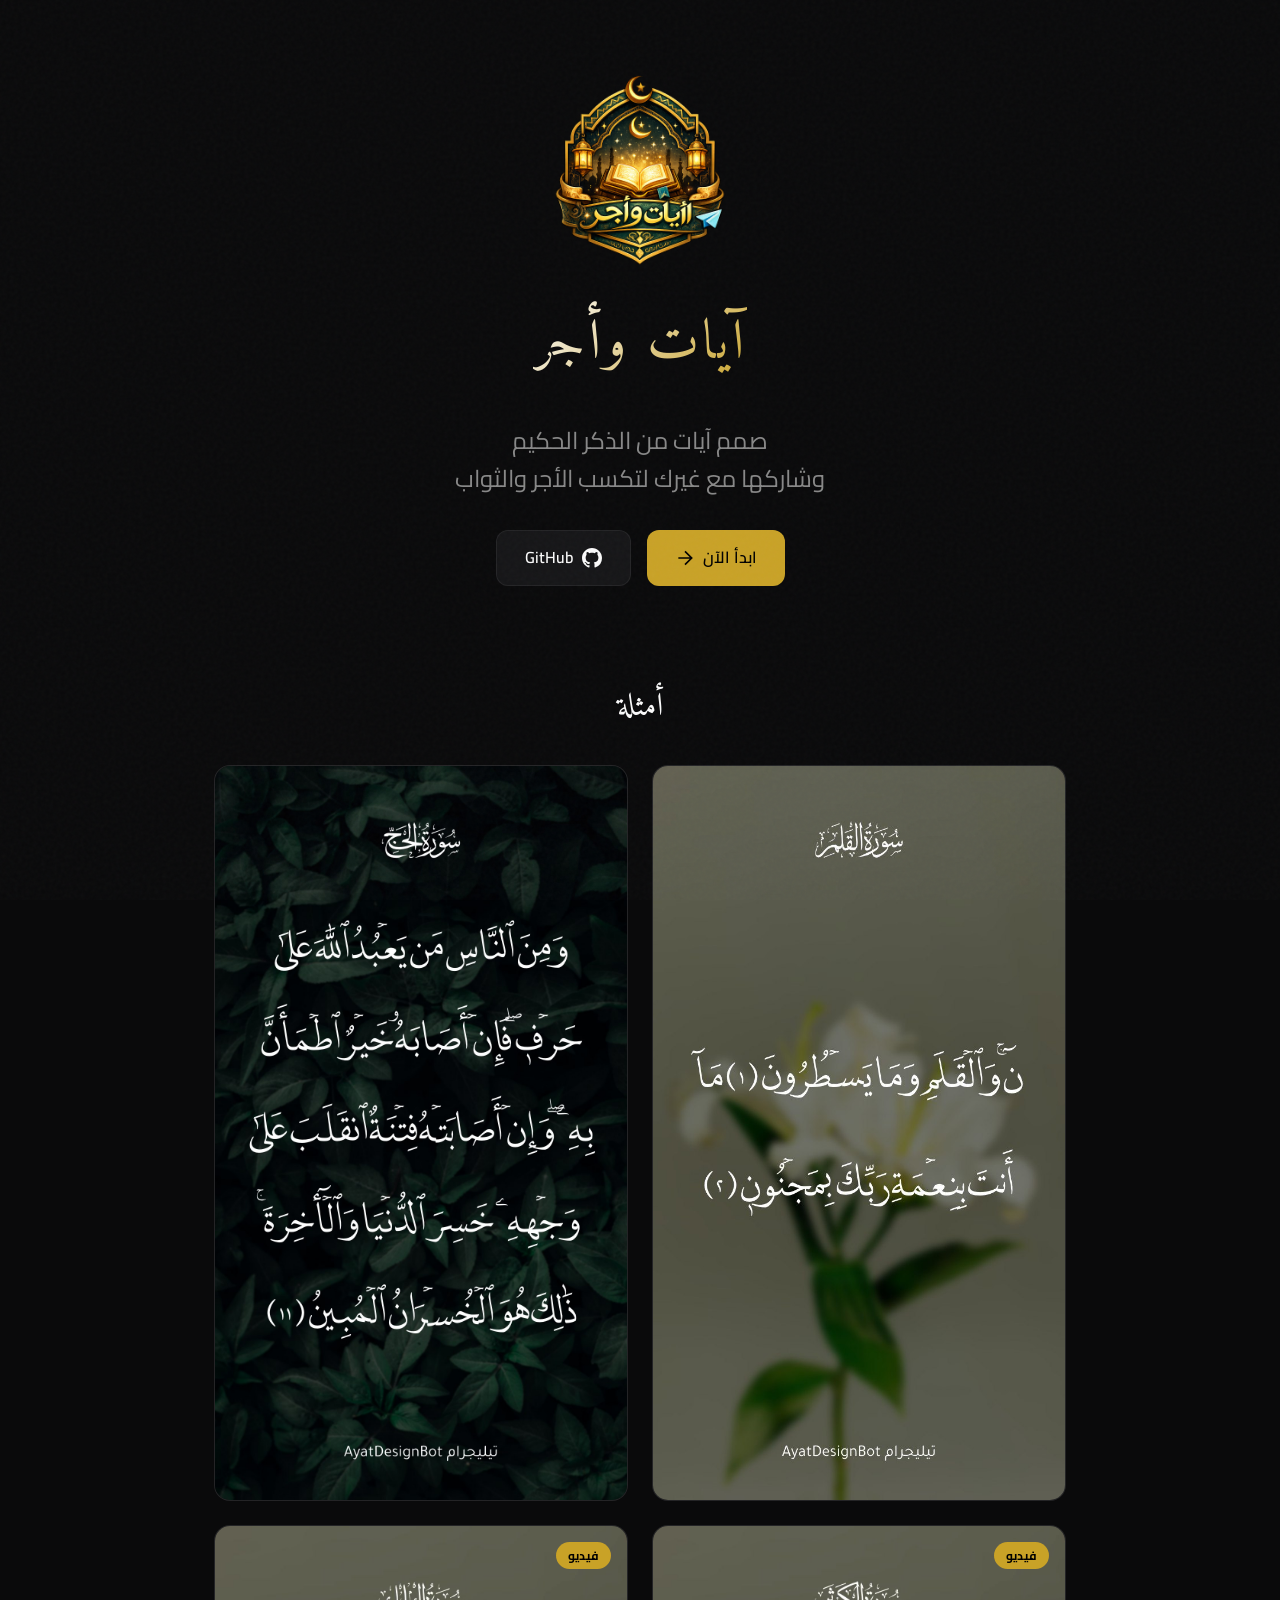
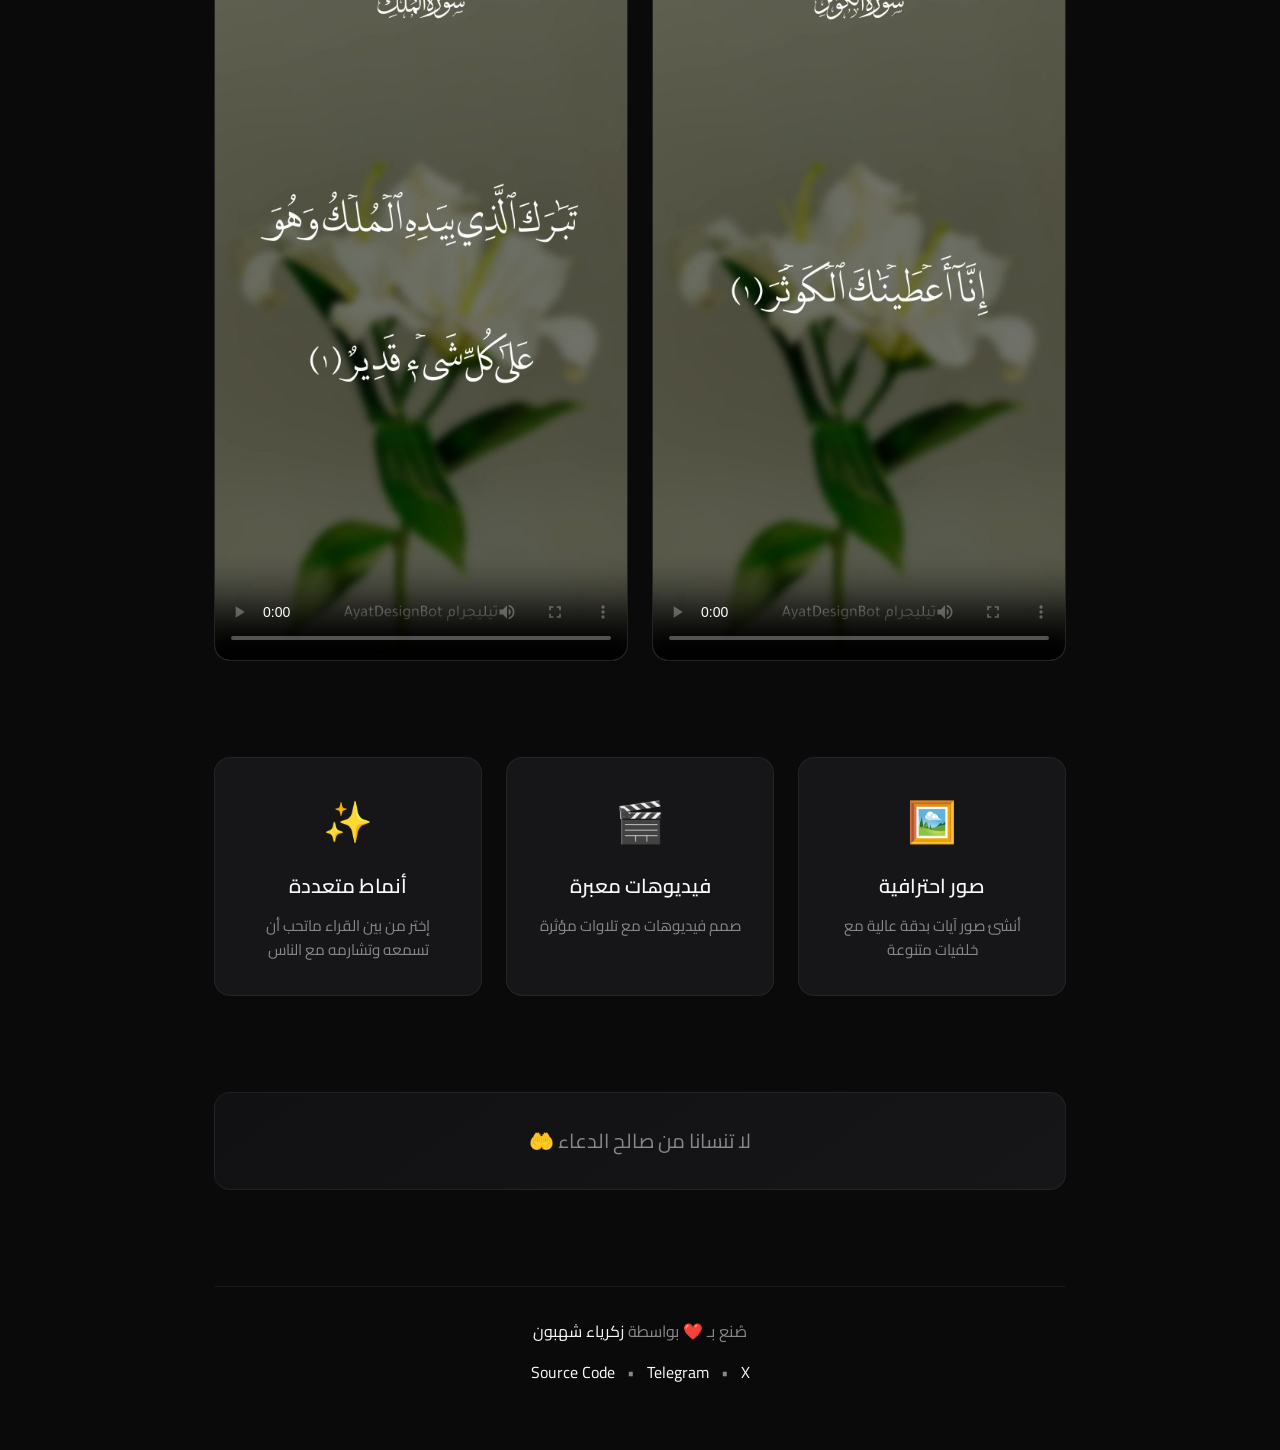
==== index.html @ 0735f187 "feat: static landing plus cute for first log" ====
<!DOCTYPE html>
<html lang="ar" dir="rtl">
<head>
	<meta charset="UTF-8"/>
	<meta name="viewport" content="width=device-width, initial-scale=1.0"/>
	<title>آيات وأجر - Ayat Design</title>
	<meta name="description" content="صمم آيات من الذكر الحكيم وشاركها مع غيرك لتكسب الأجر والثواب - تصميم صور وفيديوهات قرآنية احترافية"/>
	<meta name="keywords" content="آيات, قرآن, تصميم, صور قرآنية, فيديوهات قرآنية, تلاوات, Ayat Design, Quran Design"/>
	<meta name="author" content="زكرياء شهبون - zakaria chahboun"/>
	<meta name="robots" content="index, follow"/>
	<link rel="canonical" href="https://t.me/AyatDesignBot"/>
	<link rel="icon" type="image/png" href="/static/logo.png"/>
	
	<!-- Open Graph -->
	<meta property="og:title" content="آيات وأجر - Ayat Design"/>
	<meta property="og:description" content="صمم آيات من الذكر الحكيم وشاركها مع غيرك لتكسب الأجر والثواب"/>
	<meta property="og:type" content="website"/>
	<meta property="og:url" content="https://t.me/AyatDesignBot"/>
	<meta property="og:image" content="/static/logo.png"/>
	<meta property="og:image:width" content="512"/>
	<meta property="og:image:height" content="512"/>
	<meta property="og:locale" content="ar_AR"/>
	<meta property="og:site_name" content="آيات وأجر"/>
	
	<!-- Twitter Card -->
	<meta name="twitter:card" content="summary"/>
	<meta name="twitter:site" content="@zaki_chahboun"/>
	<meta name="twitter:creator" content="@zaki_chahboun"/>
	<meta name="twitter:title" content="آيات وأجر - Ayat Design"/>
	<meta name="twitter:description" content="صمم آيات من الذكر الحكيم وشاركها مع غيرك لتكسب الأجر والثواب"/>
	<meta name="twitter:image" content="/static/logo.png"/>
	
	<!-- Fonts -->
	<link rel="preconnect" href="https://fonts.googleapis.com"/>
	<link rel="preconnect" href="https://fonts.gstatic.com" crossorigin/>
	<link href="https://fonts.googleapis.com/css2?family=Amiri:wght@400;700&family=Cairo:wght@400;600;700&display=swap" rel="stylesheet"/>
	
	<!-- Styles -->
	<link rel="stylesheet" href="/static/style.css"/>
</head>
<body>
	<div class="noise"></div>
	<main>
		<header class="hero">
			<div class="logo">
				<img src="/static/logo.png" alt="آيات وأجر" class="logo-img"/>
				<h1>آيات وأجر</h1>
			</div>
			<p class="tagline">صمم آيات من الذكر الحكيم<br/>وشاركها مع غيرك لتكسب الأجر والثواب</p>
			<div class="cta">
				<a href="https://t.me/AyatDesignBot" class="btn primary" target="_blank">
					<span>ابدأ الآن</span>
					<svg width="20" height="20" viewBox="0 0 24 24" fill="none" stroke="currentColor" stroke-width="2">
						<path d="M4 12h16M12 4l8 8-8 8"/>
					</svg>
				</a>
				<a href="https://github.com/zakaria-chahboun/ayat-design" class="btn secondary" target="_blank">
					<svg width="20" height="20" viewBox="0 0 24 24" fill="currentColor">
						<path d="M12 0C5.37 0 0 5.37 0 12c0 5.31 3.435 9.795 8.205 11.385.6.105.825-.255.825-.57 0-.285-.015-1.23-.015-2.235-3.015.555-3.795-.735-4.035-1.41-.135-.345-.72-1.41-1.23-1.695-.42-.225-1.02-.78-.015-.795.945-.015 1.62.87 1.845 1.23 1.08 1.815 2.805 1.305 3.495.99.105-.78.42-1.305.765-1.605-2.67-.3-5.46-1.335-5.46-5.925 0-1.305.465-2.385 1.23-3.225-.12-.3-.54-1.53.12-3.18 0 0 1.005-.315 3.3 1.23.96-.27 1.98-.405 3-.405s2.04.135 3 .405c2.295-1.56 3.3-1.23 3.3-1.23.66 1.65.24 2.88.12 3.18.765.84 1.23 1.905 1.23 3.225 0 4.605-2.805 5.625-5.475 5.925.435.375.81 1.095.81 2.22 0 1.605-.015 2.895-.015 3.3 0 .315.225.69.825.57A12.02 12.02 0 0024 12c0-6.63-5.37-12-12-12z"/>
					</svg>
					<span>GitHub</span>
				</a>
			</div>
		</header>

		<section class="examples">
			<h2>أمثلة</h2>
			<div class="gallery">
				<div class="example">
					<img src="/examples/alqalam.jpg" alt="آية من سورة القلم"/>
				</div>
				<div class="example">
					<img src="/examples/alhaj.jpg" alt="آية من سورة الحج"/>
				</div>
				<div class="example video">
					<video controls poster="/examples/alkawtar_thumb.jpg">
						<source src="/examples/alkawtar.mp4" type="video/mp4"/>
					</video>
					<span class="badge">فيديو</span>
				</div>
				<div class="example video">
					<video controls poster="/examples/almulk_thumb.jpg">
						<source src="/examples/almulk.mp4" type="video/mp4"/>
					</video>
					<span class="badge">فيديو</span>
				</div>
			</div>
		</section>

		<section class="features">
			<div class="feature">
				<div class="feature-icon">🖼️</div>
				<h3>صور احترافية</h3>
				<p>أنشئ صور آيات بدقة عالية مع خلفيات متنوعة</p>
			</div>
			<div class="feature">
				<div class="feature-icon">🎬</div>
				<h3>فيديوهات معبرة</h3>
				<p>صمم فيديوهات مع تلاوات مؤثرة</p>
			</div>
			<div class="feature">
				<div class="feature-icon">✨</div>
				<h3>أنماط متعددة</h3>
				<p>إختر من بين القراء ماتحب أن تسمعه وتشارمه مع الناس</p>
			</div>
		</section>

		<section class="dua">
			<p>لا تنسانا من صالح الدعاء 🤲</p>
		</section>

		<footer class="footer">
			<p>
				صُنع بـ ❤️ بواسطة 
				<a href="https://github.com/zakaria-chahboun" target="_blank">زكرياء شهبون</a>
			</p>
			<div class="links">
				<a href="https://x.com/zaki_chahboun" target="_blank">X</a>
				<span>•</span>
				<a href="https://t.me/AyatDesignBot" target="_blank">Telegram</a>
				<span>•</span>
				<a href="https://github.com/zakaria-chahboun/ayat-design" target="_blank">Source Code</a>
			</div>
		</footer>
	</main>
</body>
</html>
---- static/style.css ----
* {
	margin: 0;
	padding: 0;
	box-sizing: border-box;
}

:root {
	--bg-primary: #0a0a0b;
	--bg-secondary: #111113;
	--bg-card: #161618;
	--text-primary: #fafafa;
	--text-secondary: #888;
	--accent: #c9a227;
	--accent-glow: rgba(201, 162, 39, 0.15);
	--border: rgba(255, 255, 255, 0.06);
}

body {
	font-family: 'Cairo', 'Segoe UI', sans-serif;
	background: var(--bg-primary);
	color: var(--text-primary);
	min-height: 100vh;
	overflow-x: hidden;
	line-height: 1.6;
}

.noise {
	position: fixed;
	inset: 0;
	background-image: url("data:image/svg+xml,%3Csvg viewBox='0 0 256 256' xmlns='http://www.w3.org/2000/svg'%3E%3Cfilter id='noise'%3E%3CfeTurbulence type='fractalNoise' baseFrequency='0.9' numOctaves='4' stitchTiles='stitch'/%3E%3C/filter%3E%3Crect width='100%25' height='100%25' filter='url(%23noise)'/%3E%3C/svg%3E");
	opacity: 0.03;
	pointer-events: none;
	z-index: 1000;
}

main {
	max-width: 900px;
	margin: 0 auto;
	padding: 4rem 1.5rem;
	display: flex;
	flex-direction: column;
	gap: 6rem;
}

.hero {
	text-align: center;
	display: flex;
	flex-direction: column;
	align-items: center;
	gap: 2rem;
}

.logo {
	display: flex;
	flex-direction: column;
	align-items: center;
	gap: 0.5rem;
}

.logo-img {
	width: 220px;
	height: 220px;
	object-fit: contain;
	margin-bottom: 0.5rem;
}

.logo h1 {
	font-family: 'Amiri', serif;
	font-size: 3.5rem;
	font-weight: 400;
	letter-spacing: 0.05em;
	background: linear-gradient(135deg, var(--text-primary), var(--accent));
	-webkit-background-clip: text;
	-webkit-text-fill-color: transparent;
	background-clip: text;
}

.tagline {
	font-size: 1.5rem;
	color: var(--text-secondary);
	font-weight: 400;
}

.cta {
	display: flex;
	gap: 1rem;
	flex-wrap: wrap;
	justify-content: center;
}

.btn {
	display: inline-flex;
	align-items: center;
	gap: 0.5rem;
	padding: 0.875rem 1.75rem;
	border-radius: 12px;
	font-size: 1rem;
	font-weight: 600;
	text-decoration: none;
	transition: all 0.2s ease;
}

.btn.primary {
	background: var(--accent);
	color: #000;
}

.btn.primary:hover {
	transform: translateY(-2px);
	box-shadow: 0 8px 30px var(--accent-glow);
}

.btn.secondary {
	background: var(--bg-card);
	color: var(--text-primary);
	border: 1px solid var(--border);
}

.btn.secondary:hover {
	border-color: var(--text-secondary);
	background: var(--bg-secondary);
}

.features {
	display: grid;
	grid-template-columns: repeat(auto-fit, minmax(250px, 1fr));
	gap: 1.5rem;
}

.feature {
	background: var(--bg-card);
	border: 1px solid var(--border);
	border-radius: 16px;
	padding: 2rem;
	text-align: center;
	transition: all 0.3s ease;
}

.feature:hover {
	border-color: rgba(201, 162, 39, 0.2);
	transform: translateY(-4px);
}

.feature-icon {
	font-size: 2.5rem;
	margin-bottom: 1rem;
}

.feature h3 {
	font-size: 1.25rem;
	margin-bottom: 0.75rem;
	font-weight: 600;
}

.feature p {
	color: var(--text-secondary);
	font-size: 0.95rem;
}

.examples {
	text-align: center;
}

.examples h2 {
	font-family: 'Amiri', serif;
	font-size: 2rem;
	font-weight: 400;
	margin-bottom: 2rem;
	color: var(--text-primary);
}

.gallery {
	display: grid;
	grid-template-columns: repeat(2, 1fr);
	gap: 1.5rem;
}

.example {
	position: relative;
	border-radius: 16px;
	overflow: hidden;
	background: var(--bg-card);
	border: 1px solid var(--border);
	aspect-ratio: 9/16;
}

.example img,
.example video {
	width: 100%;
	height: 100%;
	object-fit: cover;
}

.example.video .badge {
	position: absolute;
	top: 1rem;
	right: 1rem;
	background: var(--accent);
	color: #000;
	font-size: 0.75rem;
	font-weight: 700;
	padding: 0.25rem 0.75rem;
	border-radius: 20px;
}

.footer {
	text-align: center;
	padding-top: 2rem;
	border-top: 1px solid var(--border);
	display: flex;
	flex-direction: column;
	gap: 1rem;
}

.footer p {
	color: var(--text-secondary);
}

.footer a {
	color: var(--text-primary);
	text-decoration: none;
	transition: color 0.2s;
}

.footer a:hover {
	color: var(--accent);
}

.links {
	display: flex;
	gap: 0.75rem;
	justify-content: center;
	align-items: center;
}

.links span {
	color: var(--text-secondary);
}

.dua {
	text-align: center;
	padding: 2rem;
	background: linear-gradient(145deg, var(--bg-secondary), var(--bg-card));
	border: 1px solid var(--border);
	border-radius: 16px;
}

.dua p {
	font-size: 1.25rem;
	color: var(--text-secondary);
}

@media (max-width: 600px) {
	main {
		padding: 3rem 1rem;
		gap: 4rem;
	}

	.logo h1 {
		font-size: 3rem;
	}

	.tagline {
		font-size: 1.25rem;
	}

	.btn {
		padding: 0.75rem 1.25rem;
	}

	.gallery {
		grid-template-columns: 1fr;
	}

	.verse-text {
		font-size: 1.4rem;
	}
}
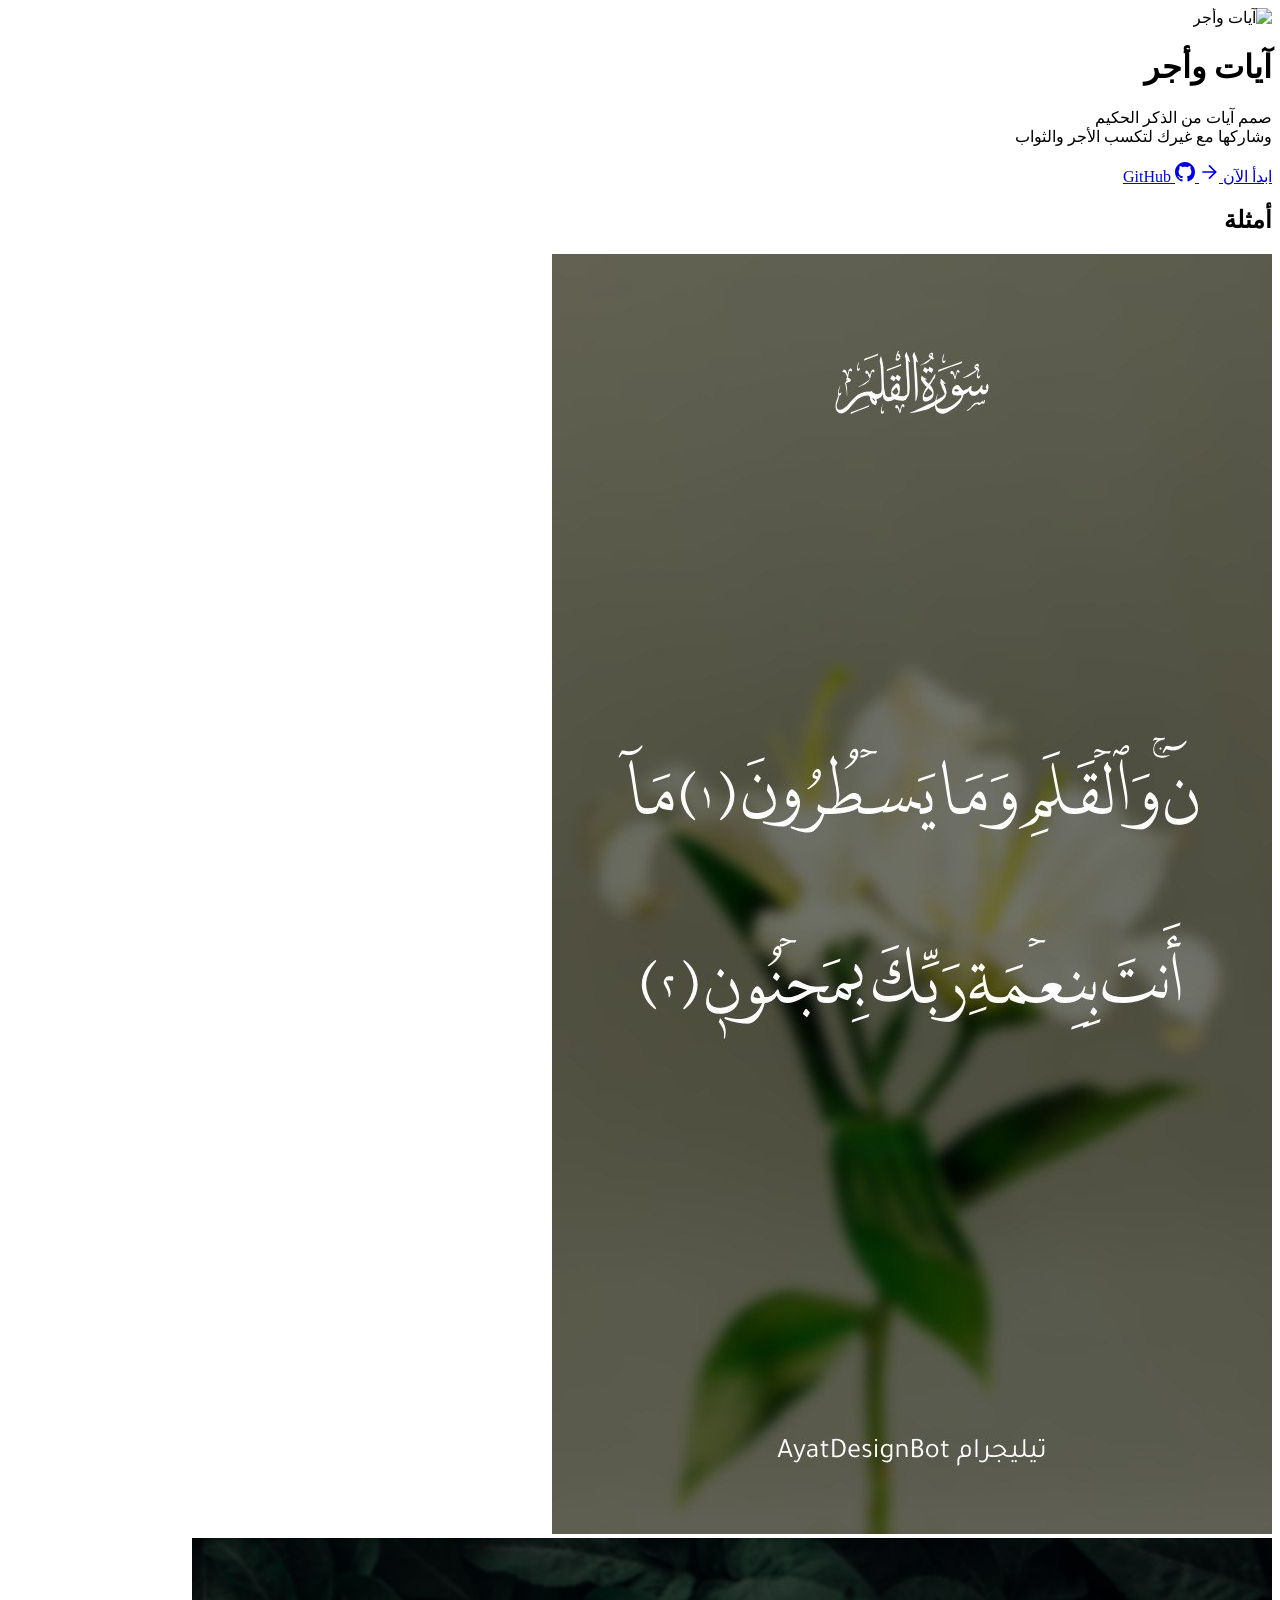
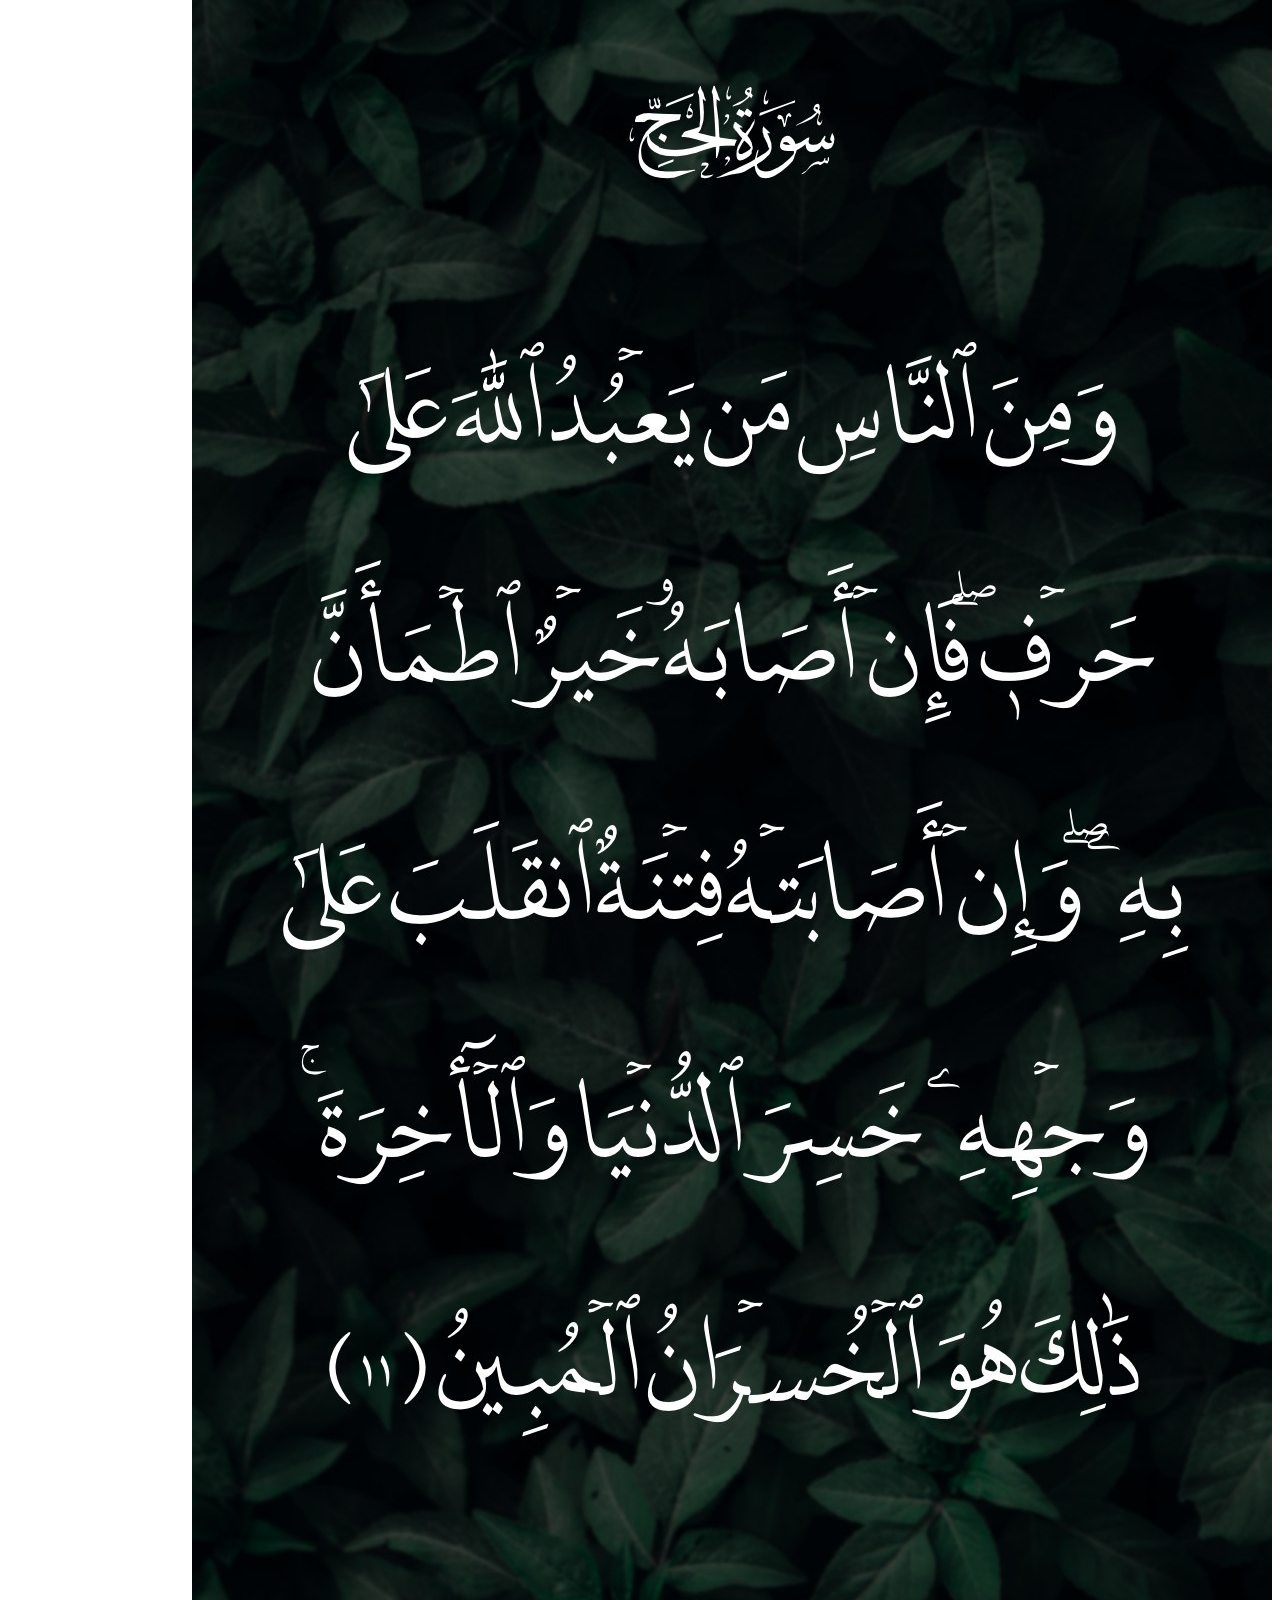
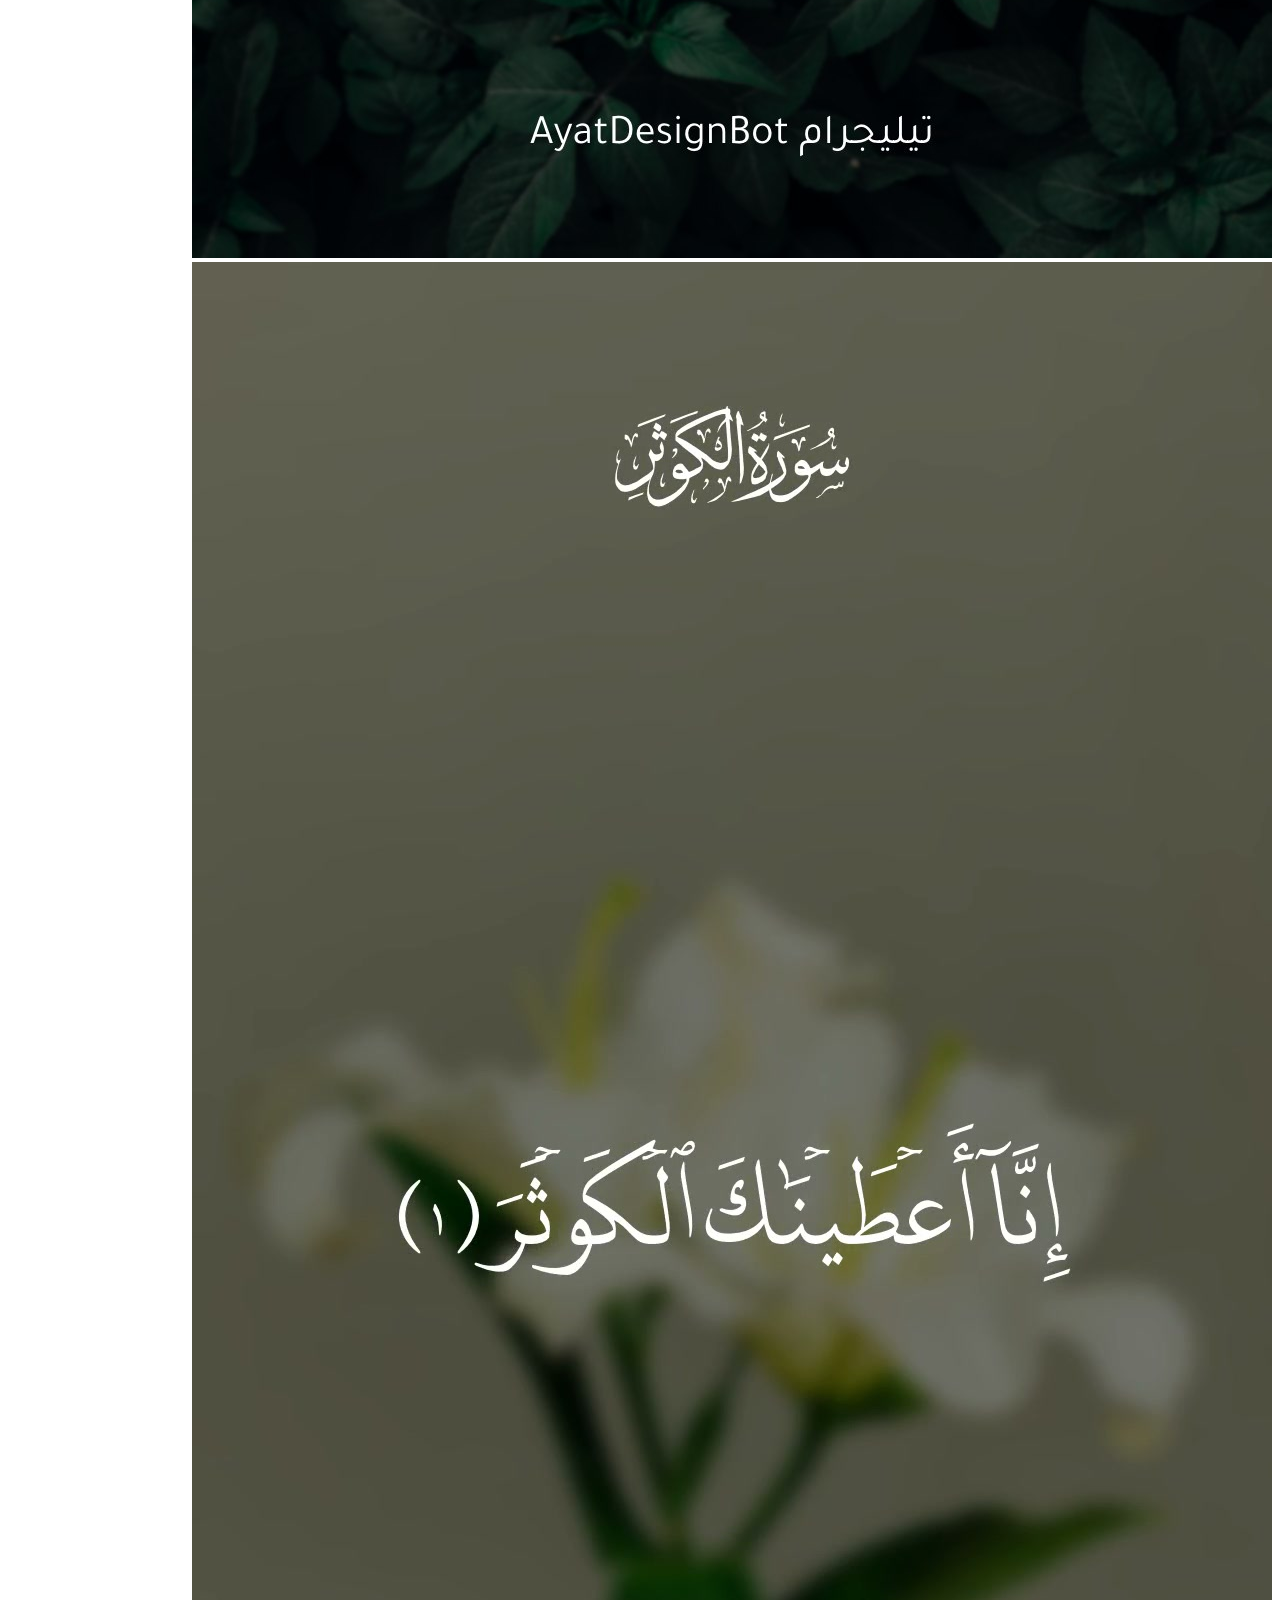
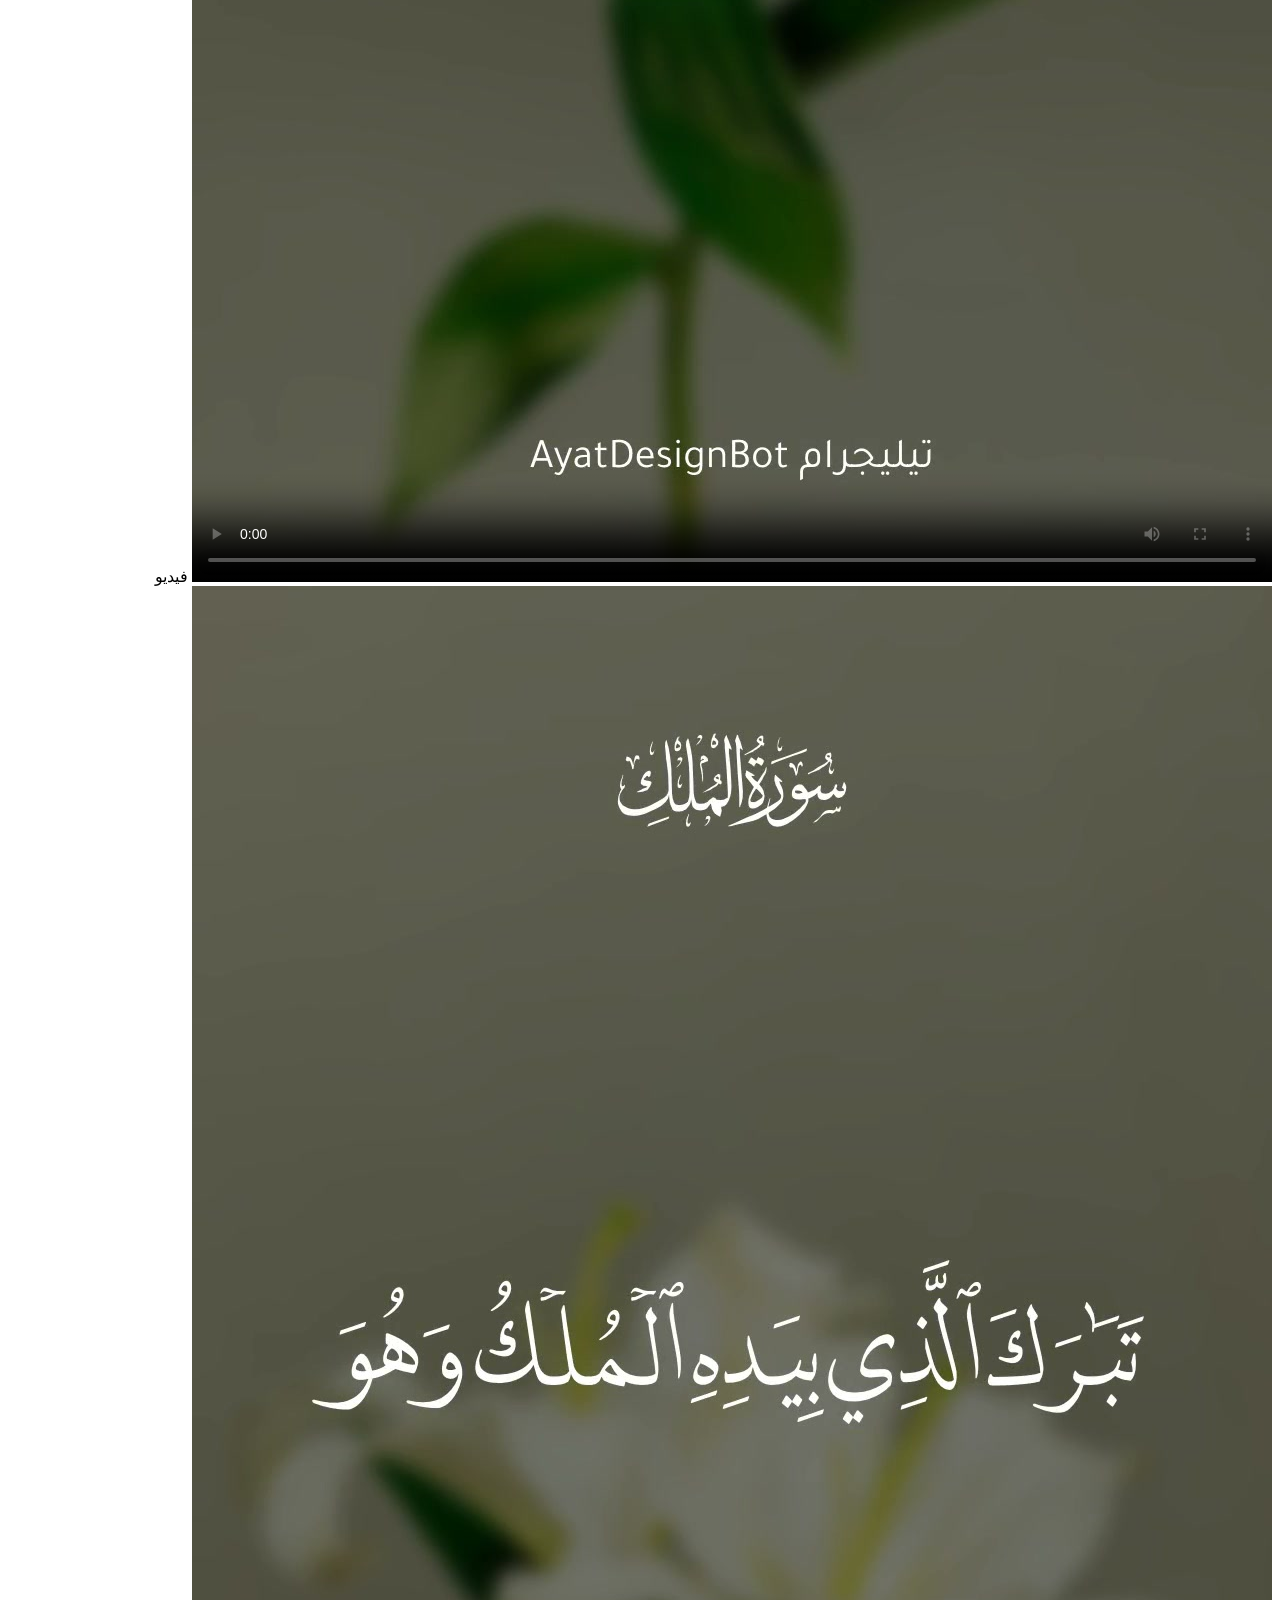
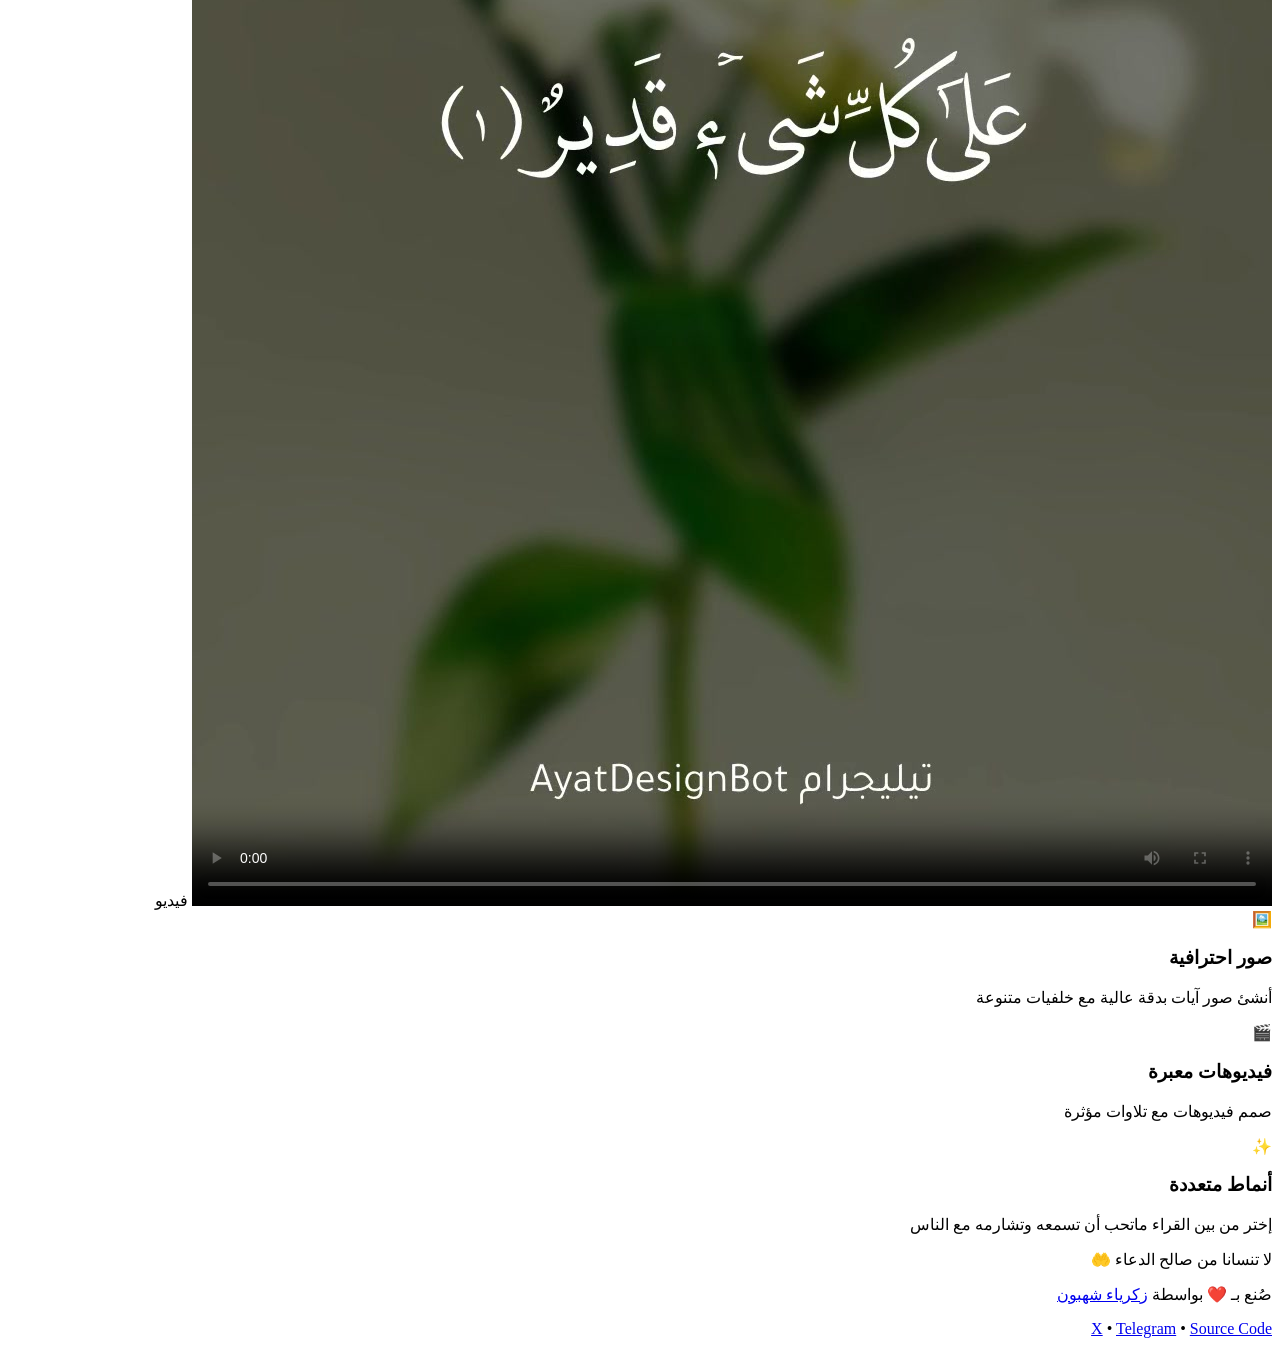
==== commit c3bb135f: "Fix paths to relative, add examples folder" ====
--- a/index.html
+++ b/index.html
@@ -9,14 +9,14 @@
 	<meta name="author" content="زكرياء شهبون - zakaria chahboun"/>
 	<meta name="robots" content="index, follow"/>
 	<link rel="canonical" href="https://t.me/AyatDesignBot"/>
-	<link rel="icon" type="image/png" href="/static/logo.png"/>
+	<link rel="icon" type="image/png" href="static/logo.png"/>
 	
 	<!-- Open Graph -->
 	<meta property="og:title" content="آيات وأجر - Ayat Design"/>
 	<meta property="og:description" content="صمم آيات من الذكر الحكيم وشاركها مع غيرك لتكسب الأجر والثواب"/>
 	<meta property="og:type" content="website"/>
 	<meta property="og:url" content="https://t.me/AyatDesignBot"/>
-	<meta property="og:image" content="/static/logo.png"/>
+	<meta property="og:image" content="static/logo.png"/>
 	<meta property="og:image:width" content="512"/>
 	<meta property="og:image:height" content="512"/>
 	<meta property="og:locale" content="ar_AR"/>
@@ -28,7 +28,7 @@
 	<meta name="twitter:creator" content="@zaki_chahboun"/>
 	<meta name="twitter:title" content="آيات وأجر - Ayat Design"/>
 	<meta name="twitter:description" content="صمم آيات من الذكر الحكيم وشاركها مع غيرك لتكسب الأجر والثواب"/>
-	<meta name="twitter:image" content="/static/logo.png"/>
+	<meta name="twitter:image" content="static/logo.png"/>
 	
 	<!-- Fonts -->
 	<link rel="preconnect" href="https://fonts.googleapis.com"/>
@@ -36,14 +36,14 @@
 	<link href="https://fonts.googleapis.com/css2?family=Amiri:wght@400;700&family=Cairo:wght@400;600;700&display=swap" rel="stylesheet"/>
 	
 	<!-- Styles -->
-	<link rel="stylesheet" href="/static/style.css"/>
+	<link rel="stylesheet" href="static/style.css"/>
 </head>
 <body>
 	<div class="noise"></div>
 	<main>
 		<header class="hero">
 			<div class="logo">
-				<img src="/static/logo.png" alt="آيات وأجر" class="logo-img"/>
+				<img src="static/logo.png" alt="آيات وأجر" class="logo-img"/>
 				<h1>آيات وأجر</h1>
 			</div>
 			<p class="tagline">صمم آيات من الذكر الحكيم<br/>وشاركها مع غيرك لتكسب الأجر والثواب</p>
@@ -67,20 +67,20 @@
 			<h2>أمثلة</h2>
 			<div class="gallery">
 				<div class="example">
-					<img src="/examples/alqalam.jpg" alt="آية من سورة القلم"/>
+					<img src="examples/alqalam.jpg" alt="آية من سورة القلم"/>
 				</div>
 				<div class="example">
-					<img src="/examples/alhaj.jpg" alt="آية من سورة الحج"/>
+					<img src="examples/alhaj.jpg" alt="آية من سورة الحج"/>
 				</div>
 				<div class="example video">
-					<video controls poster="/examples/alkawtar_thumb.jpg">
-						<source src="/examples/alkawtar.mp4" type="video/mp4"/>
+					<video controls poster="examples/alkawtar_thumb.jpg">
+						<source src="examples/alkawtar.mp4" type="video/mp4"/>
 					</video>
 					<span class="badge">فيديو</span>
 				</div>
 				<div class="example video">
-					<video controls poster="/examples/almulk_thumb.jpg">
-						<source src="/examples/almulk.mp4" type="video/mp4"/>
+					<video controls poster="examples/almulk_thumb.jpg">
+						<source src="examples/almulk.mp4" type="video/mp4"/>
 					</video>
 					<span class="badge">فيديو</span>
 				</div>
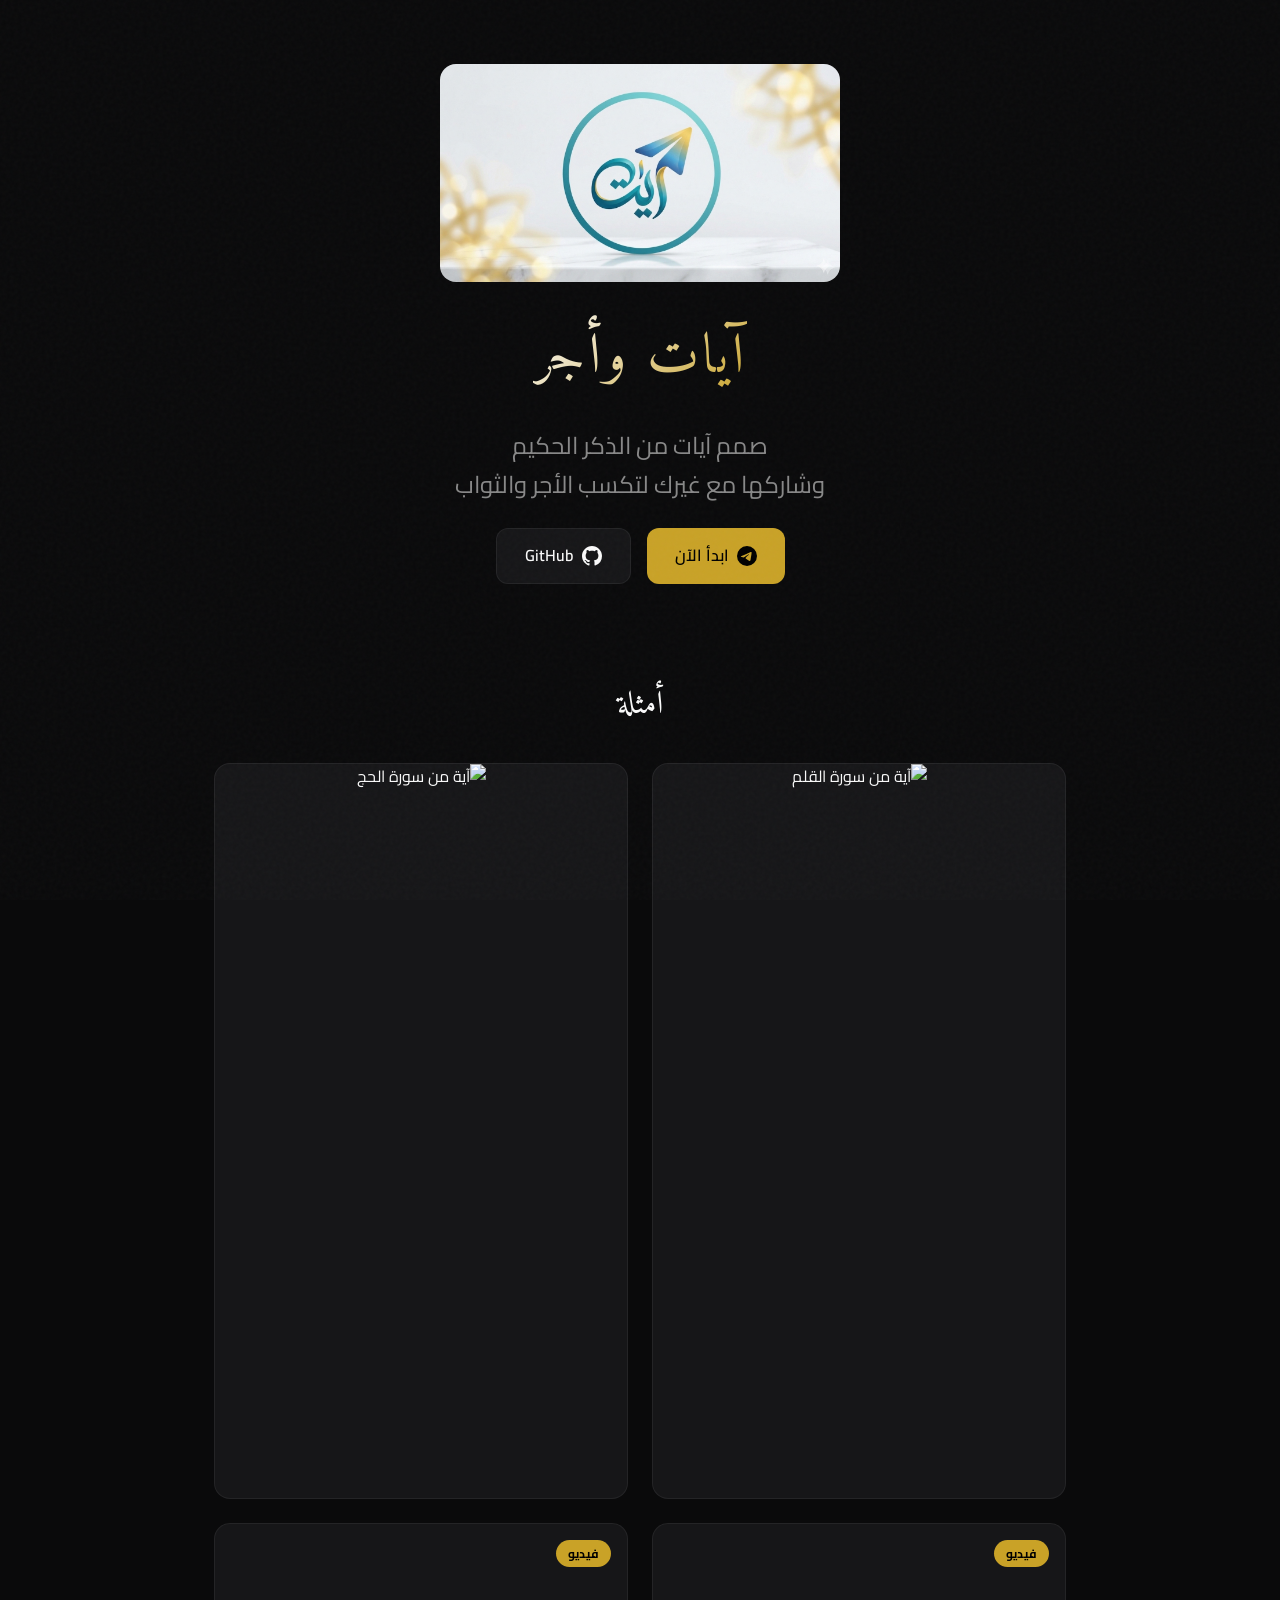
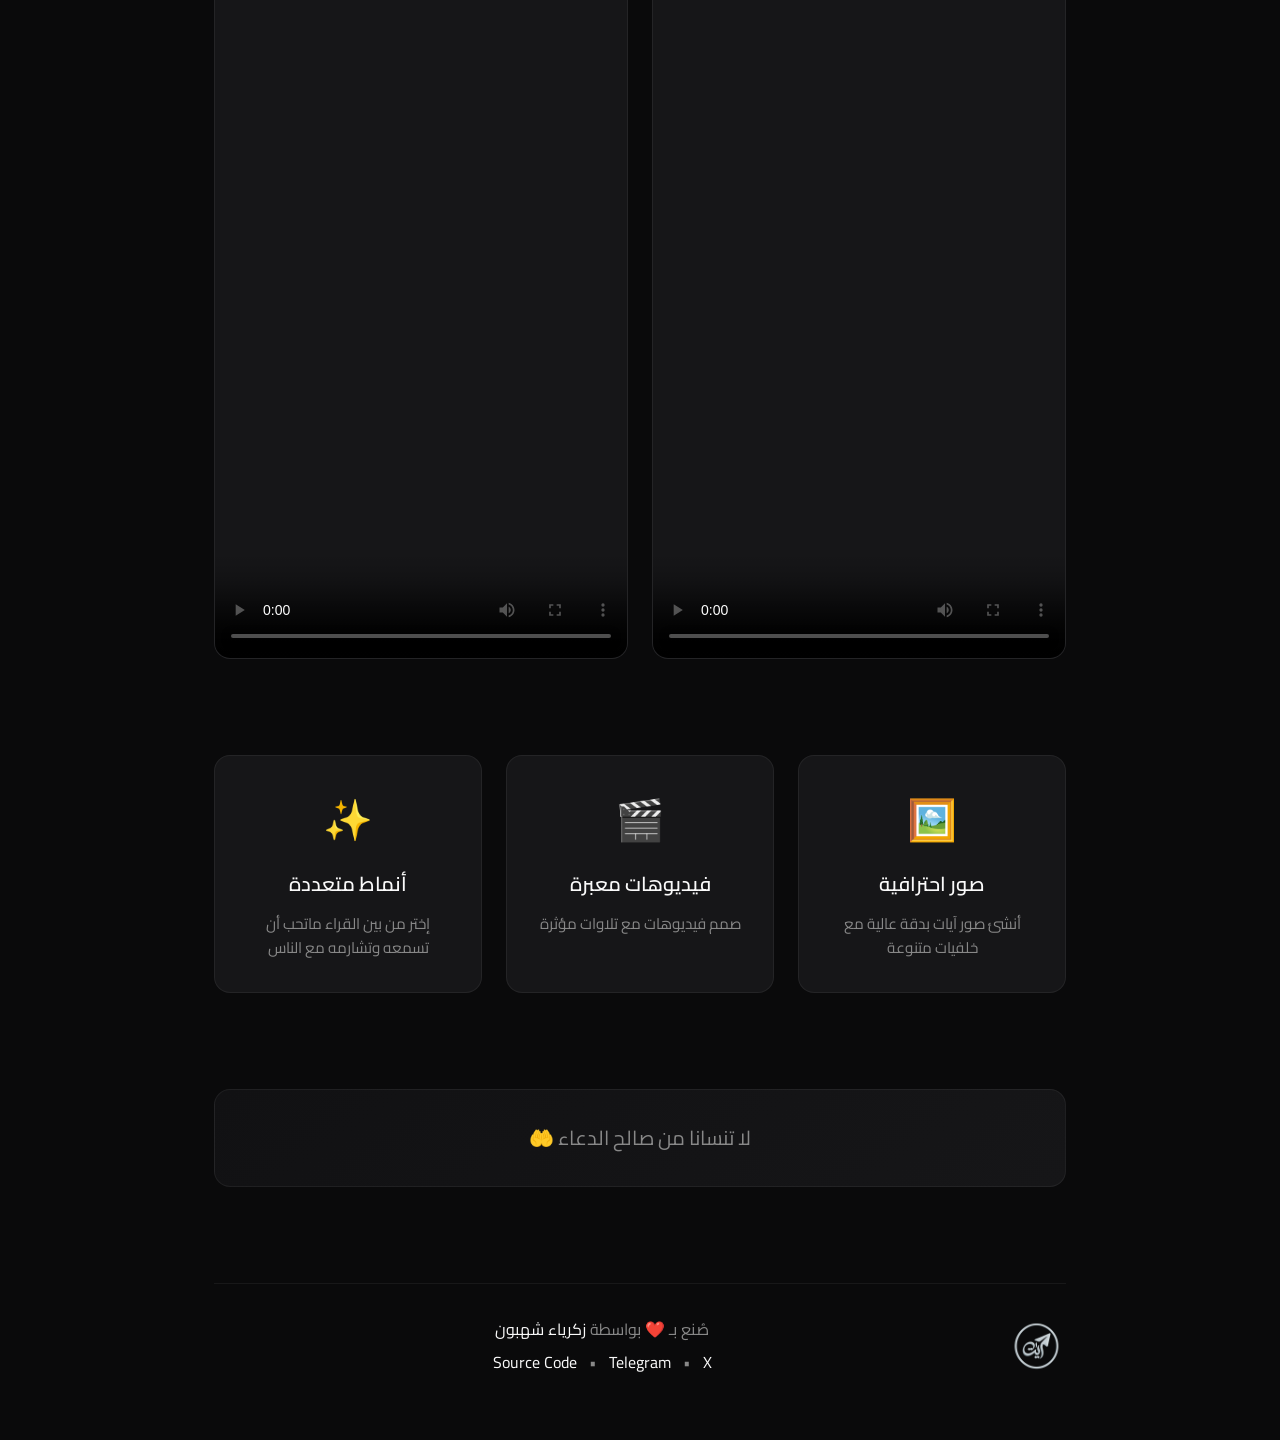
==== commit eaf7aea1: "feat: more seo and new logo" ====
--- a/index.html
+++ b/index.html
@@ -8,15 +8,15 @@
 	<meta name="keywords" content="آيات, قرآن, تصميم, صور قرآنية, فيديوهات قرآنية, تلاوات, Ayat Design, Quran Design"/>
 	<meta name="author" content="زكرياء شهبون - zakaria chahboun"/>
 	<meta name="robots" content="index, follow"/>
-	<link rel="canonical" href="https://t.me/AyatDesignBot"/>
-	<link rel="icon" type="image/png" href="static/logo.png"/>
+	<link rel="canonical" href="https://ayat.zakariachahboun.com"/>
+	<link rel="icon" type="image/png" href="static/logo_white.png"/>
 	
 	<!-- Open Graph -->
 	<meta property="og:title" content="آيات وأجر - Ayat Design"/>
 	<meta property="og:description" content="صمم آيات من الذكر الحكيم وشاركها مع غيرك لتكسب الأجر والثواب"/>
 	<meta property="og:type" content="website"/>
-	<meta property="og:url" content="https://t.me/AyatDesignBot"/>
-	<meta property="og:image" content="static/logo.png"/>
+	<meta property="og:url" content="https://ayat.zakariachahboun.com"/>
+	<meta property="og:image" content="static/hero.png"/>
 	<meta property="og:image:width" content="512"/>
 	<meta property="og:image:height" content="512"/>
 	<meta property="og:locale" content="ar_AR"/>
@@ -28,7 +28,7 @@
 	<meta name="twitter:creator" content="@zaki_chahboun"/>
 	<meta name="twitter:title" content="آيات وأجر - Ayat Design"/>
 	<meta name="twitter:description" content="صمم آيات من الذكر الحكيم وشاركها مع غيرك لتكسب الأجر والثواب"/>
-	<meta name="twitter:image" content="static/logo.png"/>
+	<meta name="twitter:image" content="static/hero.png"/>
 	
 	<!-- Fonts -->
 	<link rel="preconnect" href="https://fonts.googleapis.com"/>
@@ -37,22 +37,61 @@
 	
 	<!-- Styles -->
 	<link rel="stylesheet" href="static/style.css"/>
+	
+	<!-- Structured Data -->
+	<script type="application/ld+json">
+	{
+		"@context": "https://schema.org",
+		"@type": "SoftwareApplication",
+		"name": "آيات وأجر - Ayat Design",
+		"description": "صمم آيات من الذكر الحكيم وشاركها مع غيرك لتكسب الأجر والثواب",
+		"url": "https://ayat.zakariachahboun.com",
+		"applicationCategory": "DesignApplication",
+		"operatingSystem": "Telegram",
+		"offers": {
+			"@type": "Offer",
+			"price": "0",
+			"priceCurrency": "USD"
+		},
+		"author": {
+			"@type": "Person",
+			"name": "زكرياء شهبون",
+			"url": "https://github.com/zakaria-chahboun"
+		},
+		"discussionUrl": "https://t.me/AyatDesignBot"
+	}
+	</script>
+	<script type="application/ld+json">
+	{
+		"@context": "https://schema.org",
+		"@type": "SoftwareApplication",
+		"applicationCategory": "MessagingApplication",
+		"name": "Ayat Design Bot",
+		"description": "Telegram bot for designing Quran verses and sharing them",
+		"url": "https://t.me/AyatDesignBot",
+		"sameAs": [
+			"https://t.me/AyatDesignBot",
+			"https://x.com/zaki_chahboun",
+			"https://github.com/zakaria-chahboun/ayat-design"
+		]
+	}
+	</script>
 </head>
 <body>
 	<div class="noise"></div>
 	<main>
 		<header class="hero">
-			<div class="logo">
-				<img src="static/logo.png" alt="آيات وأجر" class="logo-img"/>
-				<h1>آيات وأجر</h1>
+			<div class="hero-image">
+				<img src="static/hero.png" alt="آيات وأجر"/>
 			</div>
+			<h1>آيات وأجر</h1>
 			<p class="tagline">صمم آيات من الذكر الحكيم<br/>وشاركها مع غيرك لتكسب الأجر والثواب</p>
 			<div class="cta">
 				<a href="https://t.me/AyatDesignBot" class="btn primary" target="_blank">
+					<svg width="20" height="20" viewBox="0 0 24 24" fill="currentColor">
+						<path d="M11.944 0A12 12 0 0 0 0 12a12 12 0 0 0 12 12 12 12 0 0 0 12-12A12 12 0 0 0 12 0a12 12 0 0 0-.056 0zm4.962 7.224c.1-.002.321.023.465.14a.506.506 0 0 1 .171.325c.016.093.036.306.02.472-.18 1.898-.962 6.502-1.36 8.627-.168.9-.499 1.201-.82 1.23-.696.065-1.225-.46-1.9-.902-1.056-.693-1.653-1.124-2.678-1.8-1.185-.78-.417-1.21.258-1.91.177-.184 3.247-2.977 3.307-3.23.007-.032.014-.15-.056-.212s-.174-.041-.249-.024c-.106.024-1.793 1.14-5.061 3.345-.48.33-.913.49-1.302.48-.428-.008-1.252-.241-1.865-.44-.752-.245-1.349-.374-1.297-.789.027-.216.325-.437.893-.663 3.498-1.524 5.83-2.529 6.998-3.014 3.332-1.386 4.025-1.627 4.476-1.635z"/>
+					</svg>
 					<span>ابدأ الآن</span>
-					<svg width="20" height="20" viewBox="0 0 24 24" fill="none" stroke="currentColor" stroke-width="2">
-						<path d="M4 12h16M12 4l8 8-8 8"/>
-					</svg>
 				</a>
 				<a href="https://github.com/zakaria-chahboun/ayat-design" class="btn secondary" target="_blank">
 					<svg width="20" height="20" viewBox="0 0 24 24" fill="currentColor">
@@ -110,16 +149,21 @@
 		</section>
 
 		<footer class="footer">
-			<p>
-				صُنع بـ ❤️ بواسطة 
-				<a href="https://github.com/zakaria-chahboun" target="_blank">زكرياء شهبون</a>
-			</p>
-			<div class="links">
-				<a href="https://x.com/zaki_chahboun" target="_blank">X</a>
-				<span>•</span>
-				<a href="https://t.me/AyatDesignBot" target="_blank">Telegram</a>
-				<span>•</span>
-				<a href="https://github.com/zakaria-chahboun/ayat-design" target="_blank">Source Code</a>
+			<div class="footer-content">
+				<img src="static/logo_white.png" alt="آيات وأجر" class="footer-logo"/>
+				<div class="footer-info">
+					<p>
+						صُنع بـ ❤️ بواسطة 
+						<a href="https://github.com/zakaria-chahboun" target="_blank">زكرياء شهبون</a>
+					</p>
+					<div class="links">
+						<a href="https://x.com/zaki_chahboun" target="_blank">X</a>
+						<span>•</span>
+						<a href="https://t.me/AyatDesignBot" target="_blank">Telegram</a>
+						<span>•</span>
+						<a href="https://github.com/zakaria-chahboun/ayat-design" target="_blank">Source Code</a>
+					</div>
+				</div>
 			</div>
 		</footer>
 	</main>
--- a/static/style.css
+++ b/static/style.css
@@ -0,0 +1,294 @@
+* {
+	margin: 0;
+	padding: 0;
+	box-sizing: border-box;
+}
+
+:root {
+	--bg-primary: #0a0a0b;
+	--bg-secondary: #111113;
+	--bg-card: #161618;
+	--text-primary: #fafafa;
+	--text-secondary: #888;
+	--accent: #c9a227;
+	--accent-glow: rgba(201, 162, 39, 0.15);
+	--border: rgba(255, 255, 255, 0.06);
+}
+
+body {
+	font-family: 'Cairo', 'Segoe UI', sans-serif;
+	background: var(--bg-primary);
+	color: var(--text-primary);
+	min-height: 100vh;
+	overflow-x: hidden;
+	line-height: 1.6;
+}
+
+.noise {
+	position: fixed;
+	inset: 0;
+	background-image: url("data:image/svg+xml,%3Csvg viewBox='0 0 256 256' xmlns='http://www.w3.org/2000/svg'%3E%3Cfilter id='noise'%3E%3CfeTurbulence type='fractalNoise' baseFrequency='0.9' numOctaves='4' stitchTiles='stitch'/%3E%3C/filter%3E%3Crect width='100%25' height='100%25' filter='url(%23noise)'/%3E%3C/svg%3E");
+	opacity: 0.03;
+	pointer-events: none;
+	z-index: 1000;
+}
+
+main {
+	max-width: 900px;
+	margin: 0 auto;
+	padding: 4rem 1.5rem;
+	display: flex;
+	flex-direction: column;
+	gap: 6rem;
+}
+
+.hero {
+	text-align: center;
+	display: flex;
+	flex-direction: column;
+	align-items: center;
+	gap: 1.5rem;
+}
+
+.hero-image {
+	width: 100%;
+	max-width: 400px;
+	margin: 0 auto;
+}
+
+.hero-image img {
+	width: 100%;
+	height: auto;
+	border-radius: 16px;
+}
+
+.hero h1 {
+	font-family: 'Amiri', serif;
+	font-size: 3.5rem;
+	font-weight: 400;
+	letter-spacing: 0.05em;
+	background: linear-gradient(135deg, var(--text-primary), var(--accent));
+	-webkit-background-clip: text;
+	-webkit-text-fill-color: transparent;
+	background-clip: text;
+}
+
+.tagline {
+	font-size: 1.5rem;
+	color: var(--text-secondary);
+	font-weight: 400;
+}
+
+.cta {
+	display: flex;
+	gap: 1rem;
+	flex-wrap: wrap;
+	justify-content: center;
+}
+
+.btn {
+	display: inline-flex;
+	align-items: center;
+	gap: 0.5rem;
+	padding: 0.875rem 1.75rem;
+	border-radius: 12px;
+	font-size: 1rem;
+	font-weight: 600;
+	text-decoration: none;
+	transition: all 0.2s ease;
+}
+
+.btn.primary {
+	background: var(--accent);
+	color: #000;
+}
+
+.btn.primary:hover {
+	transform: translateY(-2px);
+	box-shadow: 0 8px 30px var(--accent-glow);
+}
+
+.btn.secondary {
+	background: var(--bg-card);
+	color: var(--text-primary);
+	border: 1px solid var(--border);
+}
+
+.btn.secondary:hover {
+	border-color: var(--text-secondary);
+	background: var(--bg-secondary);
+}
+
+.features {
+	display: grid;
+	grid-template-columns: repeat(auto-fit, minmax(250px, 1fr));
+	gap: 1.5rem;
+}
+
+.feature {
+	background: var(--bg-card);
+	border: 1px solid var(--border);
+	border-radius: 16px;
+	padding: 2rem;
+	text-align: center;
+	transition: all 0.3s ease;
+}
+
+.feature:hover {
+	border-color: rgba(201, 162, 39, 0.2);
+	transform: translateY(-4px);
+}
+
+.feature-icon {
+	font-size: 2.5rem;
+	margin-bottom: 1rem;
+}
+
+.feature h3 {
+	font-size: 1.25rem;
+	margin-bottom: 0.75rem;
+	font-weight: 600;
+}
+
+.feature p {
+	color: var(--text-secondary);
+	font-size: 0.95rem;
+}
+
+.examples {
+	text-align: center;
+}
+
+.examples h2 {
+	font-family: 'Amiri', serif;
+	font-size: 2rem;
+	font-weight: 400;
+	margin-bottom: 2rem;
+	color: var(--text-primary);
+}
+
+.gallery {
+	display: grid;
+	grid-template-columns: repeat(2, 1fr);
+	gap: 1.5rem;
+}
+
+.example {
+	position: relative;
+	border-radius: 16px;
+	overflow: hidden;
+	background: var(--bg-card);
+	border: 1px solid var(--border);
+	aspect-ratio: 9/16;
+}
+
+.example img,
+.example video {
+	width: 100%;
+	height: 100%;
+	object-fit: cover;
+}
+
+.example.video .badge {
+	position: absolute;
+	top: 1rem;
+	right: 1rem;
+	background: var(--accent);
+	color: #000;
+	font-size: 0.75rem;
+	font-weight: 700;
+	padding: 0.25rem 0.75rem;
+	border-radius: 20px;
+}
+
+.footer {
+	padding-top: 2rem;
+	border-top: 1px solid var(--border);
+}
+
+.footer-content {
+	display: flex;
+	align-items: center;
+	gap: 1rem;
+}
+
+.footer-logo {
+	width: 60px;
+	height: 60px;
+	object-fit: contain;
+}
+
+.footer-info {
+	flex: 1;
+	text-align: center;
+}
+
+.footer-info p {
+	color: var(--text-secondary);
+	margin-bottom: 0.5rem;
+}
+
+.footer p {
+	color: var(--text-secondary);
+}
+
+.footer a {
+	color: var(--text-primary);
+	text-decoration: none;
+	transition: color 0.2s;
+}
+
+.footer a:hover {
+	color: var(--accent);
+}
+
+.links {
+	display: flex;
+	gap: 0.75rem;
+	justify-content: center;
+	align-items: center;
+}
+
+.links span {
+	color: var(--text-secondary);
+}
+
+.dua {
+	text-align: center;
+	padding: 2rem;
+	background: linear-gradient(145deg, var(--bg-secondary), var(--bg-card));
+	border: 1px solid var(--border);
+	border-radius: 16px;
+}
+
+.dua p {
+	font-size: 1.25rem;
+	color: var(--text-secondary);
+}
+
+@media (max-width: 600px) {
+	main {
+		padding: 3rem 1rem;
+		gap: 4rem;
+	}
+
+	.logo h1 {
+		font-size: 3rem;
+	}
+
+	.tagline {
+		font-size: 1.25rem;
+	}
+
+	.btn {
+		padding: 0.75rem 1.25rem;
+	}
+
+	.gallery {
+		grid-template-columns: 1fr;
+	}
+
+	.verse-text {
+		font-size: 1.4rem;
+	}
+}
